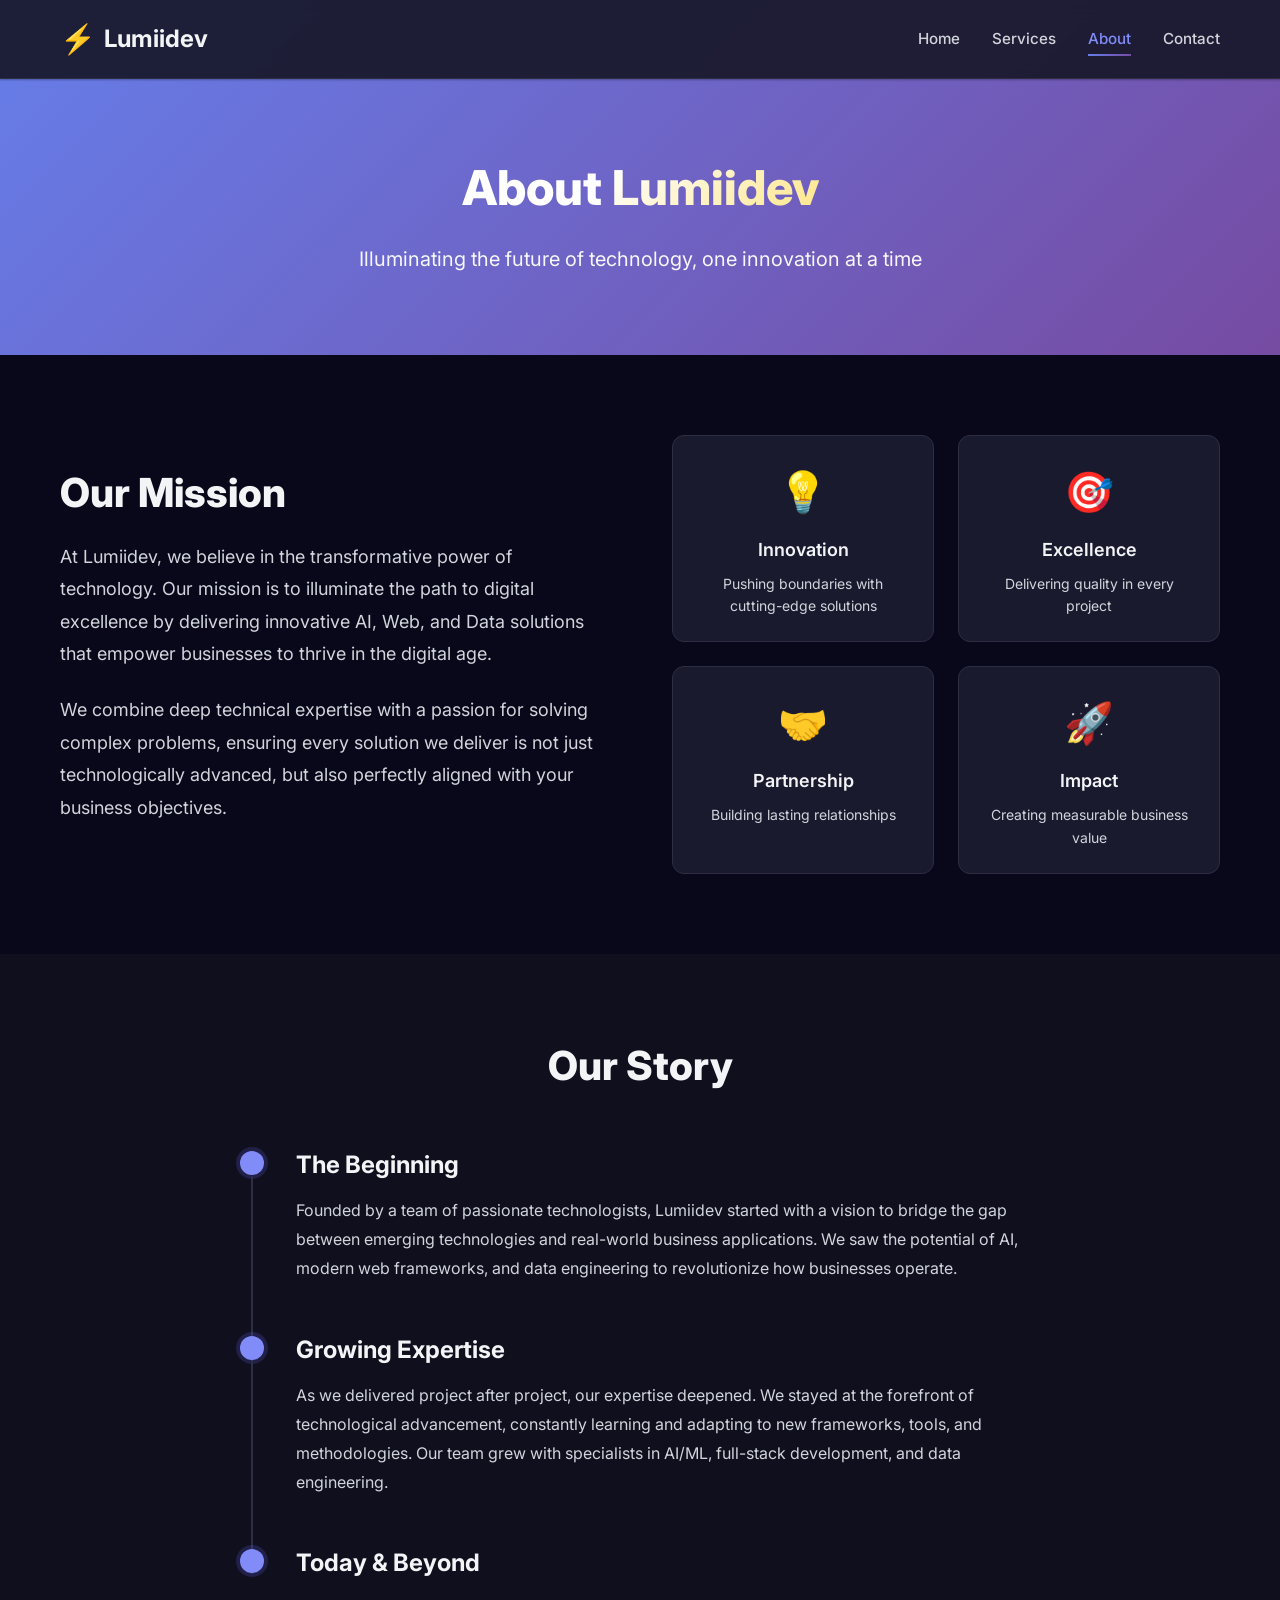
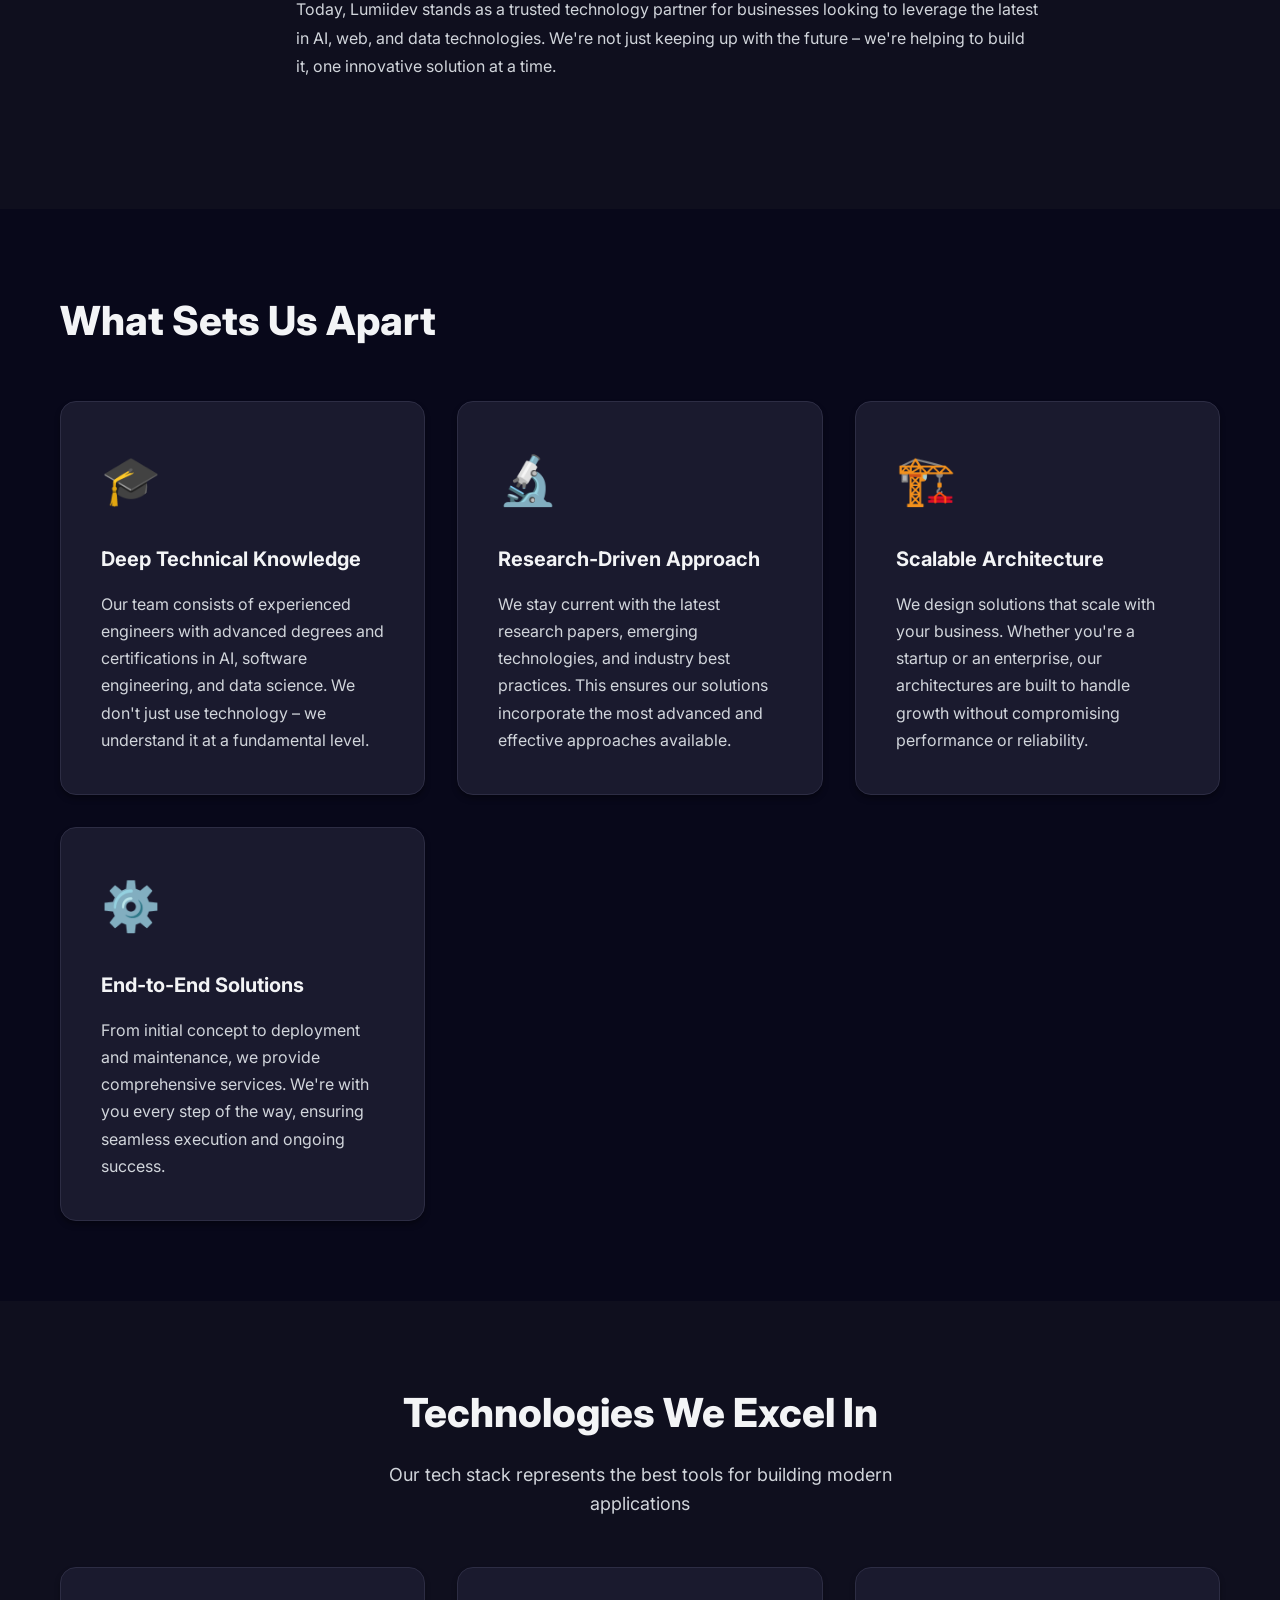
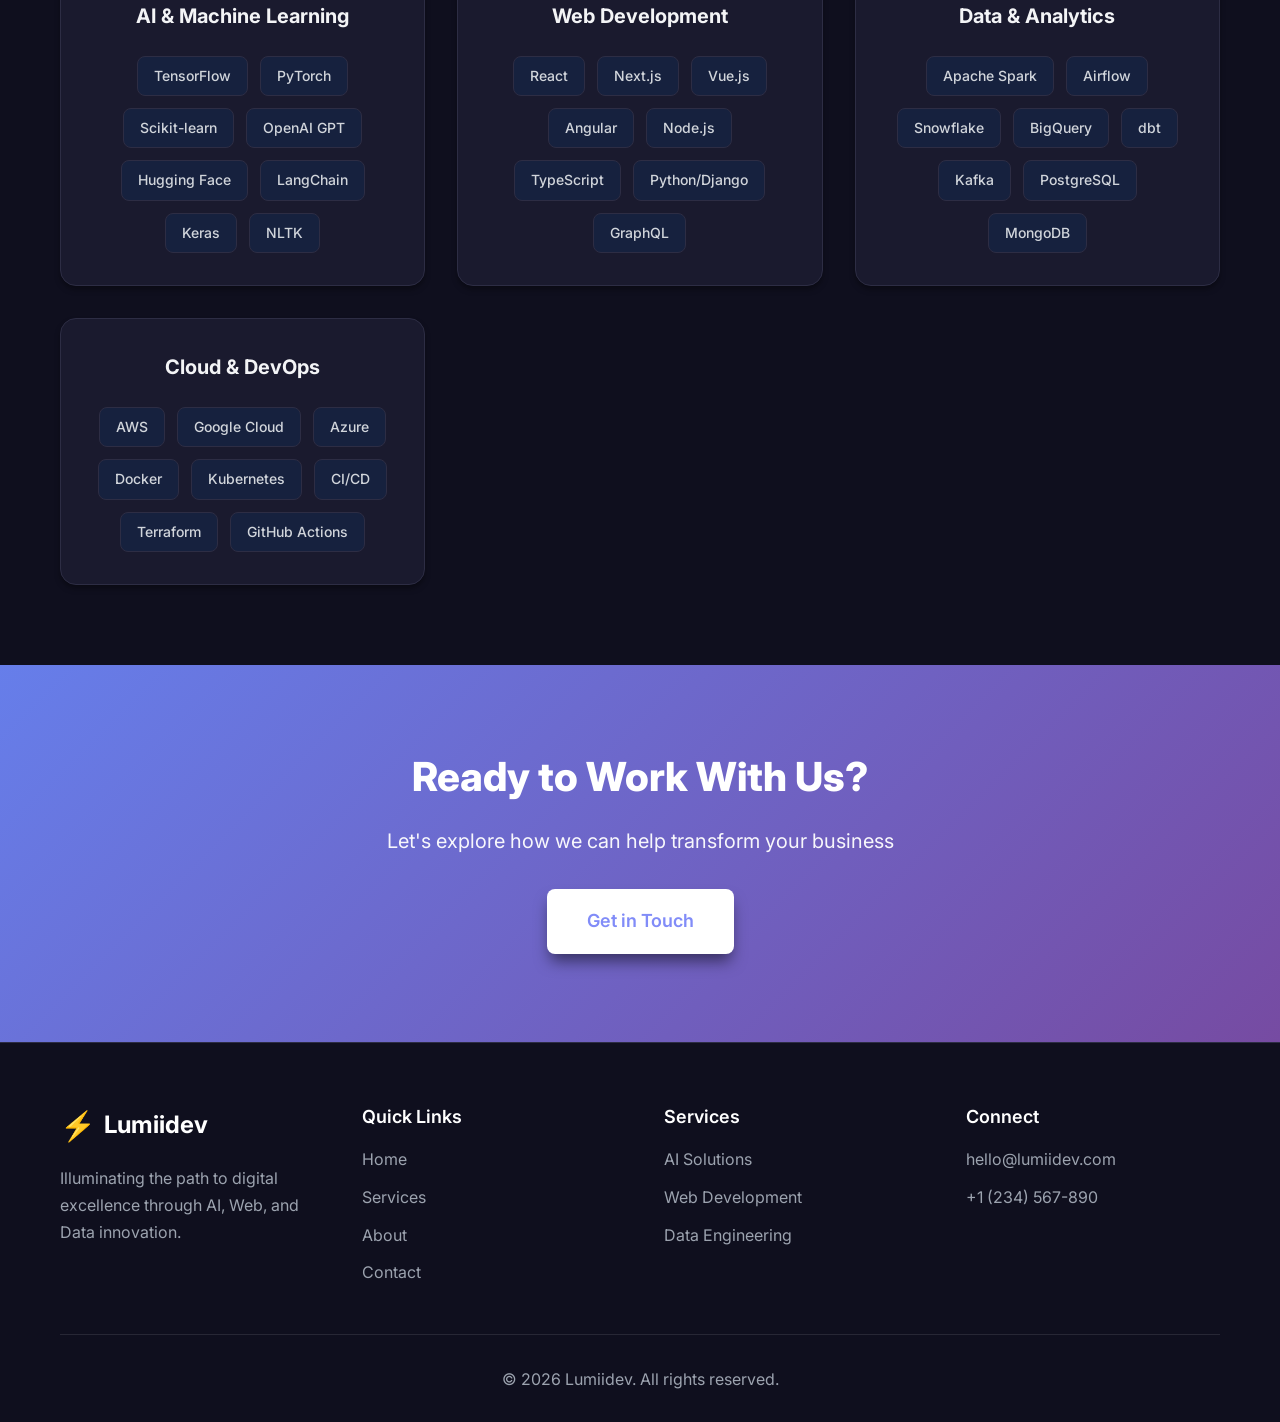
==== about.html @ d0bea906 "Initial Commit" ====
<!DOCTYPE html>
<html lang="en">
<head>
    <meta charset="UTF-8">
    <meta name="viewport" content="width=device-width, initial-scale=1.0">
    <title>About Us - Lumiidev</title>
    <link rel="stylesheet" href="styles.css">
    <link rel="preconnect" href="https://fonts.googleapis.com">
    <link rel="preconnect" href="https://fonts.gstatic.com" crossorigin>
    <link href="https://fonts.googleapis.com/css2?family=Inter:wght@300;400;500;600;700;800&display=swap" rel="stylesheet">
</head>
<body>
    <!-- Navigation -->
    <nav class="navbar">
        <div class="container">
            <div class="nav-wrapper">
                <a href="index.html" class="logo">
                    <span class="logo-icon">⚡</span>
                    <span class="logo-text">Lumiidev</span>
                </a>
                <div class="nav-menu" id="navMenu">
                    <a href="index.html" class="nav-link">Home</a>
                    <a href="services.html" class="nav-link">Services</a>
                    <a href="about.html" class="nav-link active">About</a>
                    <a href="contact.html" class="nav-link">Contact</a>
                </div>
                <button class="mobile-menu-btn" id="mobileMenuBtn">
                    <span></span>
                    <span></span>
                    <span></span>
                </button>
            </div>
        </div>
    </nav>

    <!-- Page Header -->
    <section class="page-header">
        <div class="container">
            <h1 class="page-title">About <span class="gradient-text">Lumiidev</span></h1>
            <p class="page-subtitle">Illuminating the future of technology, one innovation at a time</p>
        </div>
    </section>

    <!-- Mission Section -->
    <section class="mission-section">
        <div class="container">
            <div class="mission-content">
                <div class="mission-text">
                    <h2 class="section-title">Our Mission</h2>
                    <p class="mission-description">
                        At Lumiidev, we believe in the transformative power of technology. Our mission is to 
                        illuminate the path to digital excellence by delivering innovative AI, Web, and Data 
                        solutions that empower businesses to thrive in the digital age.
                    </p>
                    <p class="mission-description">
                        We combine deep technical expertise with a passion for solving complex problems, 
                        ensuring every solution we deliver is not just technologically advanced, but also 
                        perfectly aligned with your business objectives.
                    </p>
                </div>
                <div class="mission-visual">
                    <div class="value-cards">
                        <div class="value-card">
                            <div class="value-icon">💡</div>
                            <h4>Innovation</h4>
                            <p>Pushing boundaries with cutting-edge solutions</p>
                        </div>
                        <div class="value-card">
                            <div class="value-icon">🎯</div>
                            <h4>Excellence</h4>
                            <p>Delivering quality in every project</p>
                        </div>
                        <div class="value-card">
                            <div class="value-icon">🤝</div>
                            <h4>Partnership</h4>
                            <p>Building lasting relationships</p>
                        </div>
                        <div class="value-card">
                            <div class="value-icon">🚀</div>
                            <h4>Impact</h4>
                            <p>Creating measurable business value</p>
                        </div>
                    </div>
                </div>
            </div>
        </div>
    </section>

    <!-- Story Section -->
    <section class="story-section">
        <div class="container">
            <h2 class="section-title">Our Story</h2>
            <div class="story-content">
                <div class="story-timeline">
                    <div class="timeline-item">
                        <div class="timeline-dot"></div>
                        <div class="timeline-content">
                            <h3>The Beginning</h3>
                            <p>
                                Founded by a team of passionate technologists, Lumiidev started with a vision 
                                to bridge the gap between emerging technologies and real-world business applications. 
                                We saw the potential of AI, modern web frameworks, and data engineering to 
                                revolutionize how businesses operate.
                            </p>
                        </div>
                    </div>
                    <div class="timeline-item">
                        <div class="timeline-dot"></div>
                        <div class="timeline-content">
                            <h3>Growing Expertise</h3>
                            <p>
                                As we delivered project after project, our expertise deepened. We stayed at the 
                                forefront of technological advancement, constantly learning and adapting to new 
                                frameworks, tools, and methodologies. Our team grew with specialists in AI/ML, 
                                full-stack development, and data engineering.
                            </p>
                        </div>
                    </div>
                    <div class="timeline-item">
                        <div class="timeline-dot"></div>
                        <div class="timeline-content">
                            <h3>Today & Beyond</h3>
                            <p>
                                Today, Lumiidev stands as a trusted technology partner for businesses looking to 
                                leverage the latest in AI, web, and data technologies. We're not just keeping up 
                                with the future – we're helping to build it, one innovative solution at a time.
                            </p>
                        </div>
                    </div>
                </div>
            </div>
        </div>
    </section>

    <!-- Expertise Section -->
    <section class="expertise-section">
        <div class="container">
            <h2 class="section-title">What Sets Us Apart</h2>
            <div class="expertise-grid">
                <div class="expertise-card">
                    <div class="expertise-icon">🎓</div>
                    <h3>Deep Technical Knowledge</h3>
                    <p>
                        Our team consists of experienced engineers with advanced degrees and certifications 
                        in AI, software engineering, and data science. We don't just use technology – we 
                        understand it at a fundamental level.
                    </p>
                </div>
                <div class="expertise-card">
                    <div class="expertise-icon">🔬</div>
                    <h3>Research-Driven Approach</h3>
                    <p>
                        We stay current with the latest research papers, emerging technologies, and industry 
                        best practices. This ensures our solutions incorporate the most advanced and effective 
                        approaches available.
                    </p>
                </div>
                <div class="expertise-card">
                    <div class="expertise-icon">🏗️</div>
                    <h3>Scalable Architecture</h3>
                    <p>
                        We design solutions that scale with your business. Whether you're a startup or an 
                        enterprise, our architectures are built to handle growth without compromising 
                        performance or reliability.
                    </p>
                </div>
                <div class="expertise-card">
                    <div class="expertise-icon">⚙️</div>
                    <h3>End-to-End Solutions</h3>
                    <p>
                        From initial concept to deployment and maintenance, we provide comprehensive services. 
                        We're with you every step of the way, ensuring seamless execution and ongoing success.
                    </p>
                </div>
            </div>
        </div>
    </section>

    <!-- Technologies Section -->
    <section class="technologies-section">
        <div class="container">
            <h2 class="section-title">Technologies We Excel In</h2>
            <p class="section-subtitle">Our tech stack represents the best tools for building modern applications</p>
            <div class="tech-categories">
                <div class="tech-category">
                    <h3>AI & Machine Learning</h3>
                    <div class="tech-items">
                        <span>TensorFlow</span>
                        <span>PyTorch</span>
                        <span>Scikit-learn</span>
                        <span>OpenAI GPT</span>
                        <span>Hugging Face</span>
                        <span>LangChain</span>
                        <span>Keras</span>
                        <span>NLTK</span>
                    </div>
                </div>
                <div class="tech-category">
                    <h3>Web Development</h3>
                    <div class="tech-items">
                        <span>React</span>
                        <span>Next.js</span>
                        <span>Vue.js</span>
                        <span>Angular</span>
                        <span>Node.js</span>
                        <span>TypeScript</span>
                        <span>Python/Django</span>
                        <span>GraphQL</span>
                    </div>
                </div>
                <div class="tech-category">
                    <h3>Data & Analytics</h3>
                    <div class="tech-items">
                        <span>Apache Spark</span>
                        <span>Airflow</span>
                        <span>Snowflake</span>
                        <span>BigQuery</span>
                        <span>dbt</span>
                        <span>Kafka</span>
                        <span>PostgreSQL</span>
                        <span>MongoDB</span>
                    </div>
                </div>
                <div class="tech-category">
                    <h3>Cloud & DevOps</h3>
                    <div class="tech-items">
                        <span>AWS</span>
                        <span>Google Cloud</span>
                        <span>Azure</span>
                        <span>Docker</span>
                        <span>Kubernetes</span>
                        <span>CI/CD</span>
                        <span>Terraform</span>
                        <span>GitHub Actions</span>
                    </div>
                </div>
            </div>
        </div>
    </section>

    <!-- CTA Section -->
    <section class="cta-section">
        <div class="container">
            <div class="cta-content">
                <h2 class="cta-title">Ready to Work With Us?</h2>
                <p class="cta-subtitle">Let's explore how we can help transform your business</p>
                <a href="contact.html" class="btn btn-primary btn-large">Get in Touch</a>
            </div>
        </div>
    </section>

    <!-- Footer -->
    <footer class="footer">
        <div class="container">
            <div class="footer-content">
                <div class="footer-section">
                    <h3 class="footer-logo">
                        <span class="logo-icon">⚡</span>
                        Lumiidev
                    </h3>
                    <p class="footer-description">
                        Illuminating the path to digital excellence through AI, Web, and Data innovation.
                    </p>
                </div>
                <div class="footer-section">
                    <h4 class="footer-title">Quick Links</h4>
                    <ul class="footer-links">
                        <li><a href="index.html">Home</a></li>
                        <li><a href="services.html">Services</a></li>
                        <li><a href="about.html">About</a></li>
                        <li><a href="contact.html">Contact</a></li>
                    </ul>
                </div>
                <div class="footer-section">
                    <h4 class="footer-title">Services</h4>
                    <ul class="footer-links">
                        <li><a href="services.html#ai">AI Solutions</a></li>
                        <li><a href="services.html#web">Web Development</a></li>
                        <li><a href="services.html#data">Data Engineering</a></li>
                    </ul>
                </div>
                <div class="footer-section">
                    <h4 class="footer-title">Connect</h4>
                    <ul class="footer-links">
                        <li><a href="mailto:hello@lumiidev.com">hello@lumiidev.com</a></li>
                        <li><a href="tel:+1234567890">+1 (234) 567-890</a></li>
                    </ul>
                </div>
            </div>
            <div class="footer-bottom">
                <p>&copy; 2026 Lumiidev. All rights reserved.</p>
            </div>
        </div>
    </footer>

    <script src="script.js"></script>
</body>
</html>
---- styles.css ----
/* Reset and Base Styles */
* {
    margin: 0;
    padding: 0;
    box-sizing: border-box;
}

:root {
    --primary-color: #818cf8;
    --primary-dark: #6366f1;
    --primary-light: #a5b4fc;
    --secondary-color: #ec4899;
    --text-dark: #f3f4f6;
    --text-light: #d1d5db;
    --text-lighter: #9ca3af;
    --bg-dark: #0f0f1e;
    --bg-darker: #08081a;
    --bg-card: #1a1a2e;
    --bg-light: #16213e;
    --bg-white: #1a1a2e;
    --border-color: #2d2d44;
    --gradient-1: linear-gradient(135deg, #667eea 0%, #764ba2 100%);
    --gradient-2: linear-gradient(135deg, #f093fb 0%, #f5576c 100%);
    --gradient-3: linear-gradient(135deg, #4facfe 0%, #00f2fe 100%);
    --gradient-primary: linear-gradient(135deg, #667eea 0%, #764ba2 100%);
    --shadow-sm: 0 1px 2px 0 rgba(0, 0, 0, 0.3);
    --shadow-md: 0 4px 6px -1px rgba(0, 0, 0, 0.4);
    --shadow-lg: 0 10px 15px -3px rgba(0, 0, 0, 0.5);
    --shadow-xl: 0 20px 25px -5px rgba(0, 0, 0, 0.6);
    --transition: all 0.3s ease;
}

body {
    font-family: 'Inter', -apple-system, BlinkMacSystemFont, 'Segoe UI', Roboto, Oxygen, Ubuntu, sans-serif;
    line-height: 1.6;
    color: var(--text-dark);
    background-color: var(--bg-darker);
    overflow-x: hidden;
}

.container {
    max-width: 1200px;
    margin: 0 auto;
    padding: 0 20px;
}

/* Navigation */
.navbar {
    position: fixed;
    top: 0;
    left: 0;
    right: 0;
    background: rgba(26, 26, 46, 0.95);
    backdrop-filter: blur(10px);
    box-shadow: var(--shadow-sm);
    border-bottom: 1px solid var(--border-color);
    z-index: 1000;
    transition: var(--transition);
}

.navbar.scrolled {
    box-shadow: var(--shadow-md);
}

.nav-wrapper {
    display: flex;
    justify-content: space-between;
    align-items: center;
    padding: 1rem 0;
}

.logo {
    display: flex;
    align-items: center;
    gap: 0.5rem;
    text-decoration: none;
    font-size: 1.5rem;
    font-weight: 700;
    color: var(--text-dark);
    transition: var(--transition);
}

.logo:hover {
    transform: scale(1.05);
}

.logo-icon {
    font-size: 1.8rem;
}

.nav-menu {
    display: flex;
    gap: 2rem;
    align-items: center;
}

.nav-link {
    text-decoration: none;
    color: var(--text-light);
    font-weight: 500;
    font-size: 0.95rem;
    transition: var(--transition);
    position: relative;
}

.nav-link::after {
    content: '';
    position: absolute;
    bottom: -5px;
    left: 0;
    width: 0;
    height: 2px;
    background: var(--gradient-primary);
    transition: width 0.3s ease;
}

.nav-link:hover,
.nav-link.active {
    color: var(--primary-color);
}

.nav-link:hover::after,
.nav-link.active::after {
    width: 100%;
}

.mobile-menu-btn {
    display: none;
    flex-direction: column;
    gap: 5px;
    background: none;
    border: none;
    cursor: pointer;
    padding: 5px;
}

.mobile-menu-btn span {
    width: 25px;
    height: 3px;
    background-color: var(--text-dark);
    transition: var(--transition);
    border-radius: 2px;
}

/* Hero Section */
.hero {
    padding: 150px 0 100px;
    background: linear-gradient(135deg, #667eea 0%, #764ba2 100%);
    position: relative;
    overflow: hidden;
}

.hero::before {
    content: '';
    position: absolute;
    top: 0;
    left: 0;
    right: 0;
    bottom: 0;
    background: url('data:image/svg+xml,<svg xmlns="http://www.w3.org/2000/svg" viewBox="0 0 1440 320"><path fill="rgba(255,255,255,0.1)" d="M0,96L48,112C96,128,192,160,288,160C384,160,480,128,576,112C672,96,768,96,864,112C960,128,1056,160,1152,160C1248,160,1344,128,1392,112L1440,96L1440,320L1392,320C1344,320,1248,320,1152,320C1056,320,960,320,864,320C768,320,672,320,576,320C480,320,384,320,288,320C192,320,96,320,48,320L0,320Z"></path></svg>') no-repeat bottom;
    opacity: 0.5;
}

.hero-content {
    display: grid;
    grid-template-columns: 1fr 1fr;
    gap: 4rem;
    align-items: center;
    position: relative;
    z-index: 1;
}

.hero-text {
    color: white;
}

.hero-title {
    font-size: 3.5rem;
    font-weight: 800;
    line-height: 1.2;
    margin-bottom: 1.5rem;
}

.gradient-text {
    background: linear-gradient(135deg, #ffffff 0%, #fde68a 100%);
    -webkit-background-clip: text;
    -webkit-text-fill-color: transparent;
    background-clip: text;
}

.hero-subtitle {
    font-size: 1.25rem;
    line-height: 1.8;
    opacity: 0.95;
    margin-bottom: 2.5rem;
}

.hero-buttons {
    display: flex;
    gap: 1rem;
    flex-wrap: wrap;
}

.btn {
    display: inline-block;
    padding: 0.875rem 2rem;
    border-radius: 8px;
    text-decoration: none;
    font-weight: 600;
    transition: var(--transition);
    border: none;
    cursor: pointer;
    font-size: 1rem;
}

.btn-primary {
    background: white;
    color: var(--primary-color);
    box-shadow: var(--shadow-lg);
}

.btn-primary:hover {
    transform: translateY(-2px);
    box-shadow: var(--shadow-xl);
}

.btn-secondary {
    background: rgba(255, 255, 255, 0.2);
    color: white;
    border: 2px solid white;
    backdrop-filter: blur(10px);
}

.btn-secondary:hover {
    background: white;
    color: var(--primary-color);
}

.btn-large {
    padding: 1.125rem 2.5rem;
    font-size: 1.125rem;
}

.btn-full {
    width: 100%;
}

/* Floating Cards */
.hero-visual {
    position: relative;
    height: 400px;
}

.floating-card {
    position: absolute;
    background: var(--bg-card);
    padding: 1.5rem;
    border-radius: 16px;
    box-shadow: var(--shadow-xl);
    border: 1px solid var(--border-color);
    animation: float 6s ease-in-out infinite;
}

.floating-card.card-1 {
    top: 0;
    left: 0;
    animation-delay: 0s;
}

.floating-card.card-2 {
    top: 50%;
    right: 0;
    transform: translateY(-50%);
    animation-delay: 2s;
}

.floating-card.card-3 {
    bottom: 0;
    left: 20%;
    animation-delay: 4s;
}

.card-icon {
    font-size: 3rem;
    margin-bottom: 0.5rem;
}

.card-title {
    font-weight: 600;
    color: var(--text-dark);
}

@keyframes float {
    0%, 100% {
        transform: translateY(0);
    }
    50% {
        transform: translateY(-20px);
    }
}

/* Section Styles */
section {
    padding: 80px 0;
}

.section-header {
    text-align: center;
    margin-bottom: 4rem;
}

.section-title {
    font-size: 2.5rem;
    font-weight: 800;
    margin-bottom: 1rem;
    color: var(--text-dark);
}

.section-subtitle {
    font-size: 1.125rem;
    color: var(--text-light);
    max-width: 600px;
    margin: 0 auto;
}

/* Services Preview */
.services-preview {
    background: var(--bg-dark);
}

.services-grid {
    display: grid;
    grid-template-columns: repeat(auto-fit, minmax(300px, 1fr));
    gap: 2rem;
}

.service-card {
    background: var(--bg-card);
    padding: 2.5rem;
    border-radius: 16px;
    box-shadow: var(--shadow-md);
    transition: var(--transition);
    position: relative;
    border: 1px solid var(--border-color);
}

.service-card:hover {
    transform: translateY(-5px);
    box-shadow: var(--shadow-xl);
}

.service-card.featured {
    border: 2px solid var(--primary-color);
    box-shadow: 0 0 20px rgba(129, 140, 248, 0.3);
}

.featured-badge {
    position: absolute;
    top: -12px;
    right: 20px;
    background: var(--gradient-primary);
    color: white;
    padding: 0.375rem 1rem;
    border-radius: 20px;
    font-size: 0.75rem;
    font-weight: 600;
}

.service-icon {
    font-size: 3.5rem;
    margin-bottom: 1.5rem;
}

.service-title {
    font-size: 1.5rem;
    font-weight: 700;
    margin-bottom: 1rem;
    color: var(--text-dark);
}

.service-description {
    color: var(--text-light);
    margin-bottom: 1.5rem;
    line-height: 1.7;
}

.service-features {
    list-style: none;
}

.service-features li {
    padding: 0.5rem 0;
    color: var(--text-light);
    position: relative;
    padding-left: 1.5rem;
}

.service-features li::before {
    content: '✓';
    position: absolute;
    left: 0;
    color: var(--primary-color);
    font-weight: 700;
}

/* Why Choose Us */
.why-choose-us {
    background: var(--bg-darker);
}

.why-content {
    display: grid;
    grid-template-columns: 1fr 1fr;
    gap: 4rem;
    align-items: center;
}

.why-description {
    font-size: 1.125rem;
    color: var(--text-light);
    margin-bottom: 2rem;
}

.why-features {
    display: flex;
    flex-direction: column;
    gap: 1.5rem;
}

.why-feature {
    display: flex;
    gap: 1rem;
    align-items: start;
}

.why-icon {
    font-size: 2rem;
    flex-shrink: 0;
}

.why-feature h4 {
    font-size: 1.125rem;
    margin-bottom: 0.25rem;
    color: var(--text-dark);
}

.why-feature p {
    color: var(--text-light);
    font-size: 0.95rem;
}

.testimonials-grid {
    display: flex;
    flex-direction: column;
    gap: 1.5rem;
}

.testimonial-card {
    background: var(--bg-card);
    padding: 2.5rem;
    border-radius: 16px;
    box-shadow: var(--shadow-lg);
    transition: var(--transition);
    border-left: 4px solid var(--primary-color);
    border: 1px solid var(--border-color);
    border-left: 4px solid var(--primary-color);
}

.testimonial-card:hover {
    transform: translateY(-5px);
    box-shadow: var(--shadow-xl);
}

.testimonial-rating {
    font-size: 1.5rem;
    margin-bottom: 1.5rem;
    color: #fbbf24;
}

.testimonial-text {
    font-size: 1.125rem;
    line-height: 1.8;
    color: var(--text-dark);
    margin-bottom: 2rem;
    font-style: italic;
    position: relative;
}

.testimonial-text::before {
    content: '"';
    font-size: 4rem;
    position: absolute;
    top: -20px;
    left: -10px;
    color: var(--primary-light);
    opacity: 0.3;
    font-family: Georgia, serif;
}

.testimonial-author {
    display: flex;
    align-items: center;
    gap: 1rem;
}

.author-avatar {
    width: 60px;
    height: 60px;
    border-radius: 50%;
    background: var(--gradient-primary);
    color: white;
    display: flex;
    align-items: center;
    justify-content: center;
    font-weight: 700;
    font-size: 1.25rem;
    flex-shrink: 0;
}

.author-name {
    font-weight: 700;
    font-size: 1.125rem;
    color: var(--text-dark);
    margin-bottom: 0.25rem;
}

.author-title {
    color: var(--text-light);
    font-size: 0.95rem;
}

/* CTA Section */
.cta-section {
    background: var(--gradient-primary);
    text-align: center;
    color: white;
}

.cta-title {
    font-size: 2.5rem;
    font-weight: 800;
    margin-bottom: 1rem;
}

.cta-subtitle {
    font-size: 1.25rem;
    margin-bottom: 2rem;
    opacity: 0.95;
}

/* Footer */
.footer {
    background: var(--bg-dark);
    color: white;
    padding: 60px 0 30px;
    border-top: 1px solid var(--border-color);
}

.footer-content {
    display: grid;
    grid-template-columns: repeat(auto-fit, minmax(200px, 1fr));
    gap: 3rem;
    margin-bottom: 3rem;
}

.footer-logo {
    font-size: 1.5rem;
    font-weight: 700;
    margin-bottom: 1rem;
    display: flex;
    align-items: center;
    gap: 0.5rem;
}

.footer-description {
    color: var(--text-lighter);
    line-height: 1.7;
}

.footer-title {
    font-size: 1.125rem;
    font-weight: 600;
    margin-bottom: 1rem;
}

.footer-links {
    list-style: none;
    display: flex;
    flex-direction: column;
    gap: 0.75rem;
}

.footer-links a {
    color: var(--text-lighter);
    text-decoration: none;
    transition: var(--transition);
}

.footer-links a:hover {
    color: white;
    padding-left: 5px;
}

.footer-bottom {
    text-align: center;
    padding-top: 2rem;
    border-top: 1px solid rgba(255, 255, 255, 0.1);
    color: var(--text-lighter);
}

/* Page Header */
.page-header {
    padding: 150px 0 80px;
    background: var(--gradient-primary);
    text-align: center;
    color: white;
}

.page-title {
    font-size: 3rem;
    font-weight: 800;
    margin-bottom: 1rem;
}

.page-subtitle {
    font-size: 1.25rem;
    opacity: 0.95;
}

/* Service Detail Pages */
.service-detail {
    padding: 80px 0;
    background: var(--bg-darker);
}

.service-detail.alt {
    background: var(--bg-dark);
}

.service-detail-content {
    display: grid;
    grid-template-columns: 1fr 1fr;
    gap: 4rem;
    align-items: center;
}

.service-detail-content.reverse {
    direction: rtl;
}

.service-detail-content.reverse > * {
    direction: ltr;
}

.service-badge {
    display: inline-block;
    background: var(--gradient-primary);
    color: white;
    padding: 0.5rem 1.5rem;
    border-radius: 20px;
    font-size: 0.875rem;
    font-weight: 600;
    margin-bottom: 1.5rem;
}

.service-detail-title {
    font-size: 2.25rem;
    font-weight: 800;
    margin-bottom: 1.5rem;
    color: var(--text-dark);
}

.service-detail-description {
    font-size: 1.125rem;
    color: var(--text-light);
    line-height: 1.8;
    margin-bottom: 2rem;
}

.service-offerings {
    display: flex;
    flex-direction: column;
    gap: 1.5rem;
}

.offering h4 {
    font-size: 1.125rem;
    margin-bottom: 0.5rem;
    color: var(--text-dark);
}

.offering p {
    color: var(--text-light);
    line-height: 1.7;
}

.tech-stack {
    background: var(--bg-card);
    padding: 2.5rem;
    border-radius: 16px;
    box-shadow: var(--shadow-lg);
    border: 1px solid var(--border-color);
}

.service-detail.alt .tech-stack {
    background: var(--bg-card);
}

.tech-stack h4 {
    font-size: 1.25rem;
    font-weight: 700;
    margin-bottom: 1.5rem;
    color: var(--text-dark);
}

.tech-tags {
    display: flex;
    flex-wrap: wrap;
    gap: 0.75rem;
}

.tech-tag {
    background: var(--bg-light);
    padding: 0.5rem 1rem;
    border-radius: 8px;
    font-size: 0.875rem;
    font-weight: 500;
    color: var(--text-light);
    transition: var(--transition);
    border: 1px solid var(--border-color);
}

.tech-tag:hover {
    background: var(--primary-color);
    color: white;
    transform: scale(1.05);
}

/* Process Section */
.process-section {
    background: var(--bg-dark);
    text-align: center;
}

.process-steps {
    display: grid;
    grid-template-columns: repeat(auto-fit, minmax(200px, 1fr));
    gap: 2rem;
    margin-top: 3rem;
}

.process-step {
    background: var(--bg-card);
    padding: 2rem;
    border-radius: 12px;
    box-shadow: var(--shadow-md);
    transition: var(--transition);
    border: 1px solid var(--border-color);
}

.process-step:hover {
    transform: translateY(-5px);
    box-shadow: var(--shadow-xl);
}

.step-number {
    font-size: 2.5rem;
    font-weight: 800;
    background: var(--gradient-primary);
    -webkit-background-clip: text;
    -webkit-text-fill-color: transparent;
    background-clip: text;
    margin-bottom: 1rem;
}

.process-step h3 {
    font-size: 1.125rem;
    margin-bottom: 0.75rem;
    color: var(--text-dark);
}

.process-step p {
    color: var(--text-light);
    font-size: 0.95rem;
}

/* About Page Styles */
.mission-section {
    padding: 80px 0;
    background: var(--bg-darker);
}

.mission-content {
    display: grid;
    grid-template-columns: 1fr 1fr;
    gap: 4rem;
    align-items: center;
}

.mission-description {
    font-size: 1.125rem;
    color: var(--text-light);
    line-height: 1.8;
    margin-bottom: 1.5rem;
}

.value-cards {
    display: grid;
    grid-template-columns: repeat(2, 1fr);
    gap: 1.5rem;
}

.value-card {
    background: var(--bg-card);
    padding: 1.5rem;
    border-radius: 12px;
    text-align: center;
    transition: var(--transition);
    border: 1px solid var(--border-color);
}

.value-card:hover {
    background: var(--primary-color);
    color: white;
    transform: scale(1.05);
}

.value-icon {
    font-size: 2.5rem;
    margin-bottom: 0.75rem;
}

.value-card h4 {
    font-size: 1.125rem;
    font-weight: 600;
    margin-bottom: 0.5rem;
}

.value-card p {
    font-size: 0.875rem;
    color: var(--text-light);
}

.value-card:hover p {
    color: white;
}

.story-section {
    background: var(--bg-dark);
    padding: 80px 0;
    text-align: center;
}

.story-timeline {
    max-width: 800px;
    margin: 3rem auto;
    text-align: left;
}

.timeline-item {
    display: flex;
    gap: 2rem;
    margin-bottom: 3rem;
    position: relative;
}

.timeline-item:not(:last-child)::before {
    content: '';
    position: absolute;
    left: 11px;
    top: 30px;
    width: 2px;
    height: calc(100% + 3rem);
    background: var(--border-color);
}

.timeline-dot {
    width: 24px;
    height: 24px;
    background: var(--primary-color);
    border-radius: 50%;
    flex-shrink: 0;
    margin-top: 5px;
    box-shadow: 0 0 0 4px rgba(99, 102, 241, 0.2);
}

.timeline-content h3 {
    font-size: 1.5rem;
    margin-bottom: 0.75rem;
    color: var(--text-dark);
}

.timeline-content p {
    color: var(--text-light);
    line-height: 1.8;
}

.expertise-section {
    padding: 80px 0;
    background: var(--bg-darker);
}

.expertise-grid {
    display: grid;
    grid-template-columns: repeat(auto-fit, minmax(280px, 1fr));
    gap: 2rem;
    margin-top: 3rem;
}

.expertise-card {
    background: var(--bg-card);
    padding: 2.5rem;
    border-radius: 16px;
    box-shadow: var(--shadow-md);
    transition: var(--transition);
    border: 1px solid var(--border-color);
}

.expertise-card:hover {
    transform: translateY(-5px);
    box-shadow: var(--shadow-xl);
}

.expertise-icon {
    font-size: 3rem;
    margin-bottom: 1.5rem;
}

.expertise-card h3 {
    font-size: 1.25rem;
    margin-bottom: 1rem;
    color: var(--text-dark);
}

.expertise-card p {
    color: var(--text-light);
    line-height: 1.7;
}

.technologies-section {
    background: var(--bg-dark);
    padding: 80px 0;
    text-align: center;
}

.tech-categories {
    display: grid;
    grid-template-columns: repeat(auto-fit, minmax(280px, 1fr));
    gap: 2rem;
    margin-top: 3rem;
}

.tech-category {
    background: var(--bg-card);
    padding: 2rem;
    border-radius: 16px;
    box-shadow: var(--shadow-md);
    border: 1px solid var(--border-color);
}

.tech-category h3 {
    font-size: 1.25rem;
    margin-bottom: 1.5rem;
    color: var(--text-dark);
}

.tech-items {
    display: flex;
    flex-wrap: wrap;
    gap: 0.75rem;
    justify-content: center;
}

.tech-items span {
    background: var(--bg-light);
    padding: 0.5rem 1rem;
    border-radius: 8px;
    font-size: 0.875rem;
    font-weight: 500;
    color: var(--text-light);
    transition: var(--transition);
    border: 1px solid var(--border-color);
}

.tech-items span:hover {
    background: var(--primary-color);
    color: white;
}

/* Contact Page */
.contact-section {
    padding: 80px 0;
    background: var(--bg-darker);
}

.contact-wrapper {
    display: grid;
    grid-template-columns: 1fr 1fr;
    gap: 4rem;
}

.contact-info h2 {
    font-size: 2rem;
    margin-bottom: 1rem;
    color: var(--text-dark);
}

.contact-intro {
    font-size: 1.125rem;
    color: var(--text-light);
    line-height: 1.8;
    margin-bottom: 3rem;
}

.contact-methods {
    display: flex;
    flex-direction: column;
    gap: 2rem;
    margin-bottom: 3rem;
}

.contact-method {
    display: flex;
    gap: 1.5rem;
    align-items: start;
}

.method-icon {
    font-size: 2rem;
    flex-shrink: 0;
}

.method-details h4 {
    font-size: 1.125rem;
    margin-bottom: 0.5rem;
    color: var(--text-dark);
}

.method-details a {
    color: var(--primary-color);
    text-decoration: none;
    font-weight: 500;
}

.method-details a:hover {
    text-decoration: underline;
}

.method-details p {
    color: var(--text-light);
    line-height: 1.6;
}

.contact-cta {
    background: var(--bg-card);
    padding: 2rem;
    border-radius: 12px;
    border: 1px solid var(--border-color);
}

.contact-cta h3 {
    font-size: 1.25rem;
    margin-bottom: 1rem;
    color: var(--text-dark);
}

.expectations-list {
    list-style: none;
}

.expectations-list li {
    padding: 0.5rem 0;
    color: var(--text-light);
    font-size: 0.95rem;
}

.contact-form-wrapper {
    background: var(--bg-card);
    padding: 2.5rem;
    border-radius: 16px;
    box-shadow: var(--shadow-lg);
    border: 1px solid var(--border-color);
}

.contact-form {
    display: flex;
    flex-direction: column;
    gap: 1.5rem;
}

.form-group {
    display: flex;
    flex-direction: column;
}

.form-group label {
    font-weight: 500;
    margin-bottom: 0.5rem;
    color: var(--text-dark);
}

.form-group input,
.form-group select,
.form-group textarea {
    padding: 0.875rem;
    border: 1px solid var(--border-color);
    border-radius: 8px;
    font-family: inherit;
    font-size: 1rem;
    transition: var(--transition);
    background: var(--bg-light);
    color: var(--text-dark);
}

.form-group input:focus,
.form-group select:focus,
.form-group textarea:focus {
    outline: none;
    border-color: var(--primary-color);
    box-shadow: 0 0 0 3px rgba(99, 102, 241, 0.1);
}

.form-group textarea {
    resize: vertical;
    min-height: 120px;
}

.form-message {
    padding: 1rem;
    border-radius: 8px;
    text-align: center;
    font-weight: 500;
    display: none;
}

.form-message.success {
    background: #d1fae5;
    color: #065f46;
    display: block;
}

.form-message.error {
    background: #fee2e2;
    color: #991b1b;
    display: block;
}

.faq-section {
    background: var(--bg-dark);
    padding: 80px 0;
}

.faq-grid {
    display: grid;
    grid-template-columns: repeat(auto-fit, minmax(300px, 1fr));
    gap: 2rem;
    margin-top: 3rem;
}

.faq-item {
    background: var(--bg-card);
    padding: 2rem;
    border-radius: 12px;
    box-shadow: var(--shadow-md);
    border: 1px solid var(--border-color);
}

.faq-item h3 {
    font-size: 1.125rem;
    margin-bottom: 1rem;
    color: var(--text-dark);
}

.faq-item p {
    color: var(--text-light);
    line-height: 1.7;
}

/* Responsive Design */
@media (max-width: 968px) {
    .nav-menu {
        position: fixed;
        top: 70px;
        left: -100%;
        width: 100%;
        flex-direction: column;
        background: var(--bg-card);
        padding: 2rem;
        box-shadow: var(--shadow-lg);
        transition: left 0.3s ease;
        gap: 1rem;
        border-bottom: 1px solid var(--border-color);
    }

    .nav-menu.active {
        left: 0;
    }

    .mobile-menu-btn {
        display: flex;
    }

    .mobile-menu-btn.active span:nth-child(1) {
        transform: rotate(45deg) translate(8px, 8px);
    }

    .mobile-menu-btn.active span:nth-child(2) {
        opacity: 0;
    }

    .mobile-menu-btn.active span:nth-child(3) {
        transform: rotate(-45deg) translate(7px, -7px);
    }

    .hero-content,
    .why-content,
    .mission-content,
    .service-detail-content,
    .contact-wrapper {
        grid-template-columns: 1fr;
        gap: 2rem;
    }

    .hero-visual {
        display: none;
    }

    .hero-title {
        font-size: 2.5rem;
    }

    .section-title {
        font-size: 2rem;
    }

    .page-title {
        font-size: 2.25rem;
    }

    .services-grid,
    .process-steps {
        grid-template-columns: 1fr;
    }

}

@media (max-width: 640px) {
    .hero {
        padding: 120px 0 60px;
    }

    .hero-title {
        font-size: 2rem;
    }

    .hero-subtitle {
        font-size: 1rem;
    }

    .section-title {
        font-size: 1.75rem;
    }

    .hero-buttons {
        flex-direction: column;
    }

    .btn {
        width: 100%;
        text-align: center;
    }

    .value-cards {
        grid-template-columns: 1fr;
    }

    .footer-content {
        grid-template-columns: 1fr;
    }
}
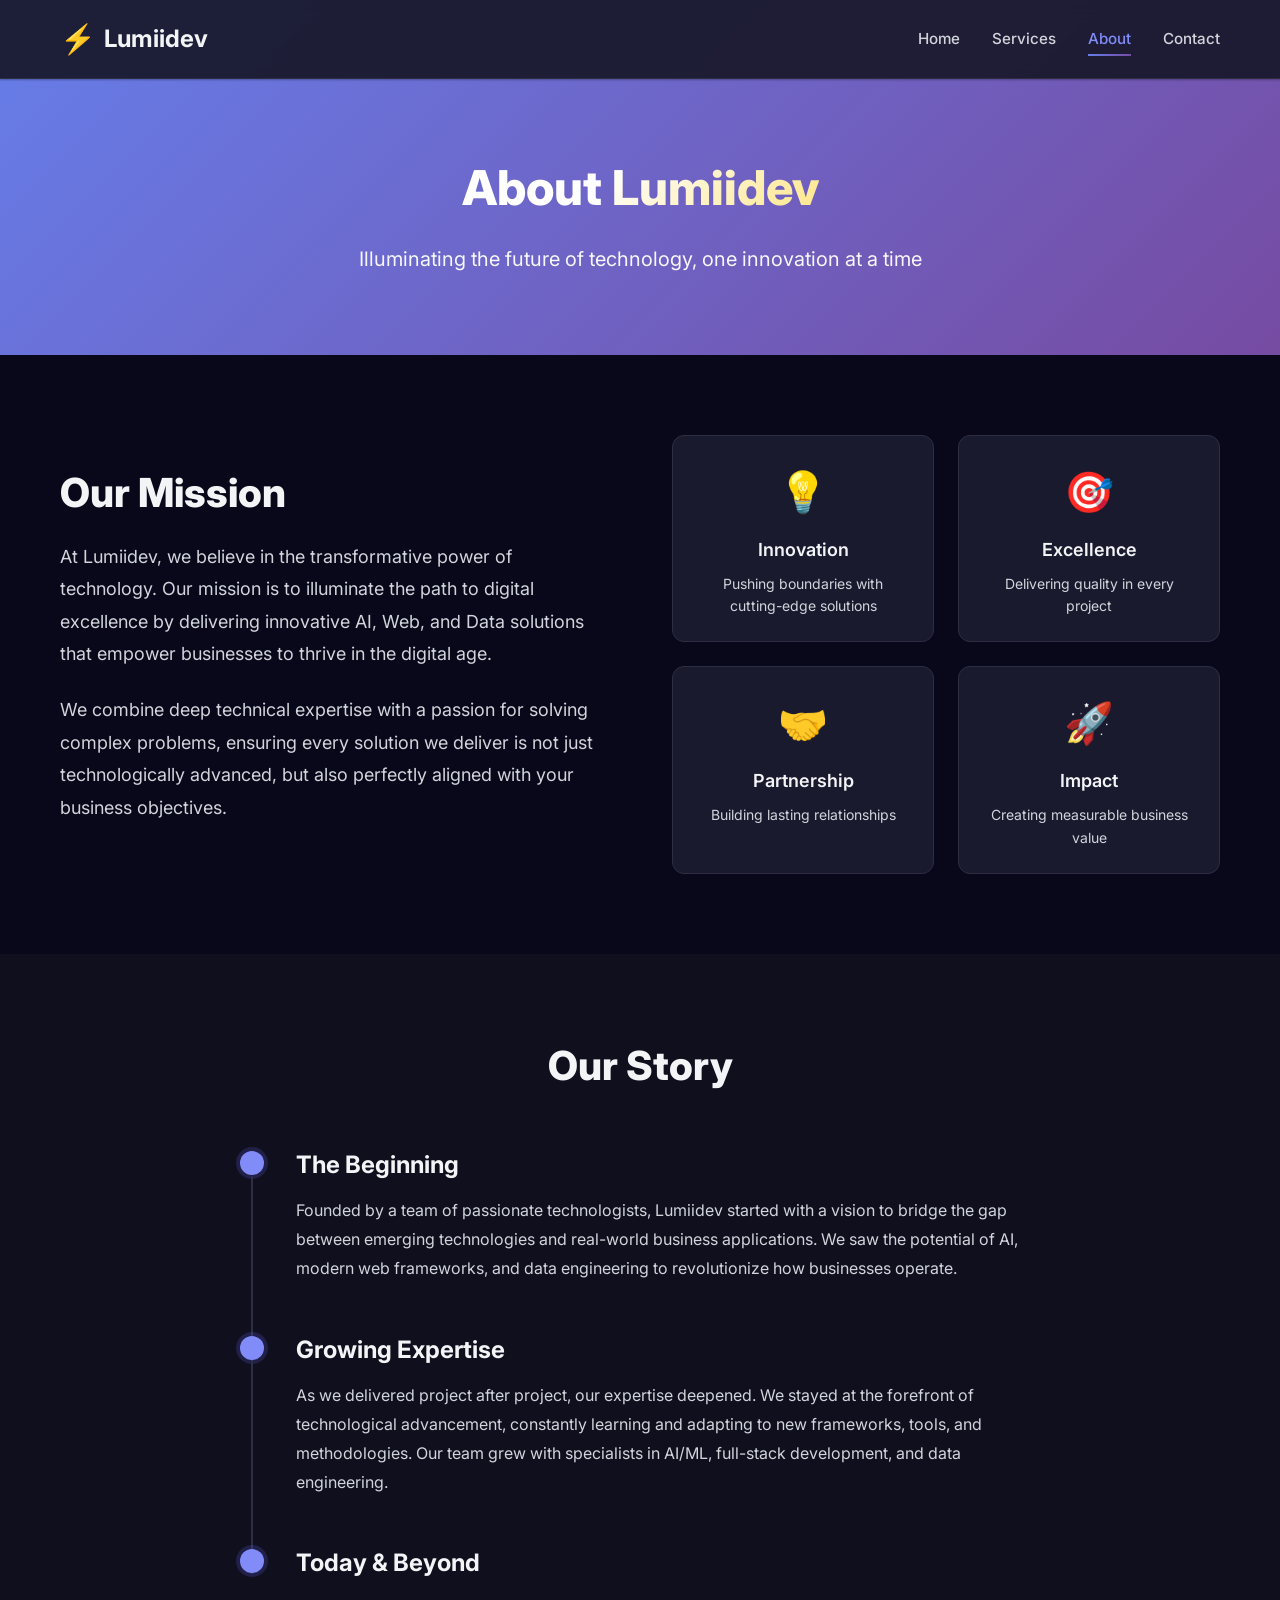
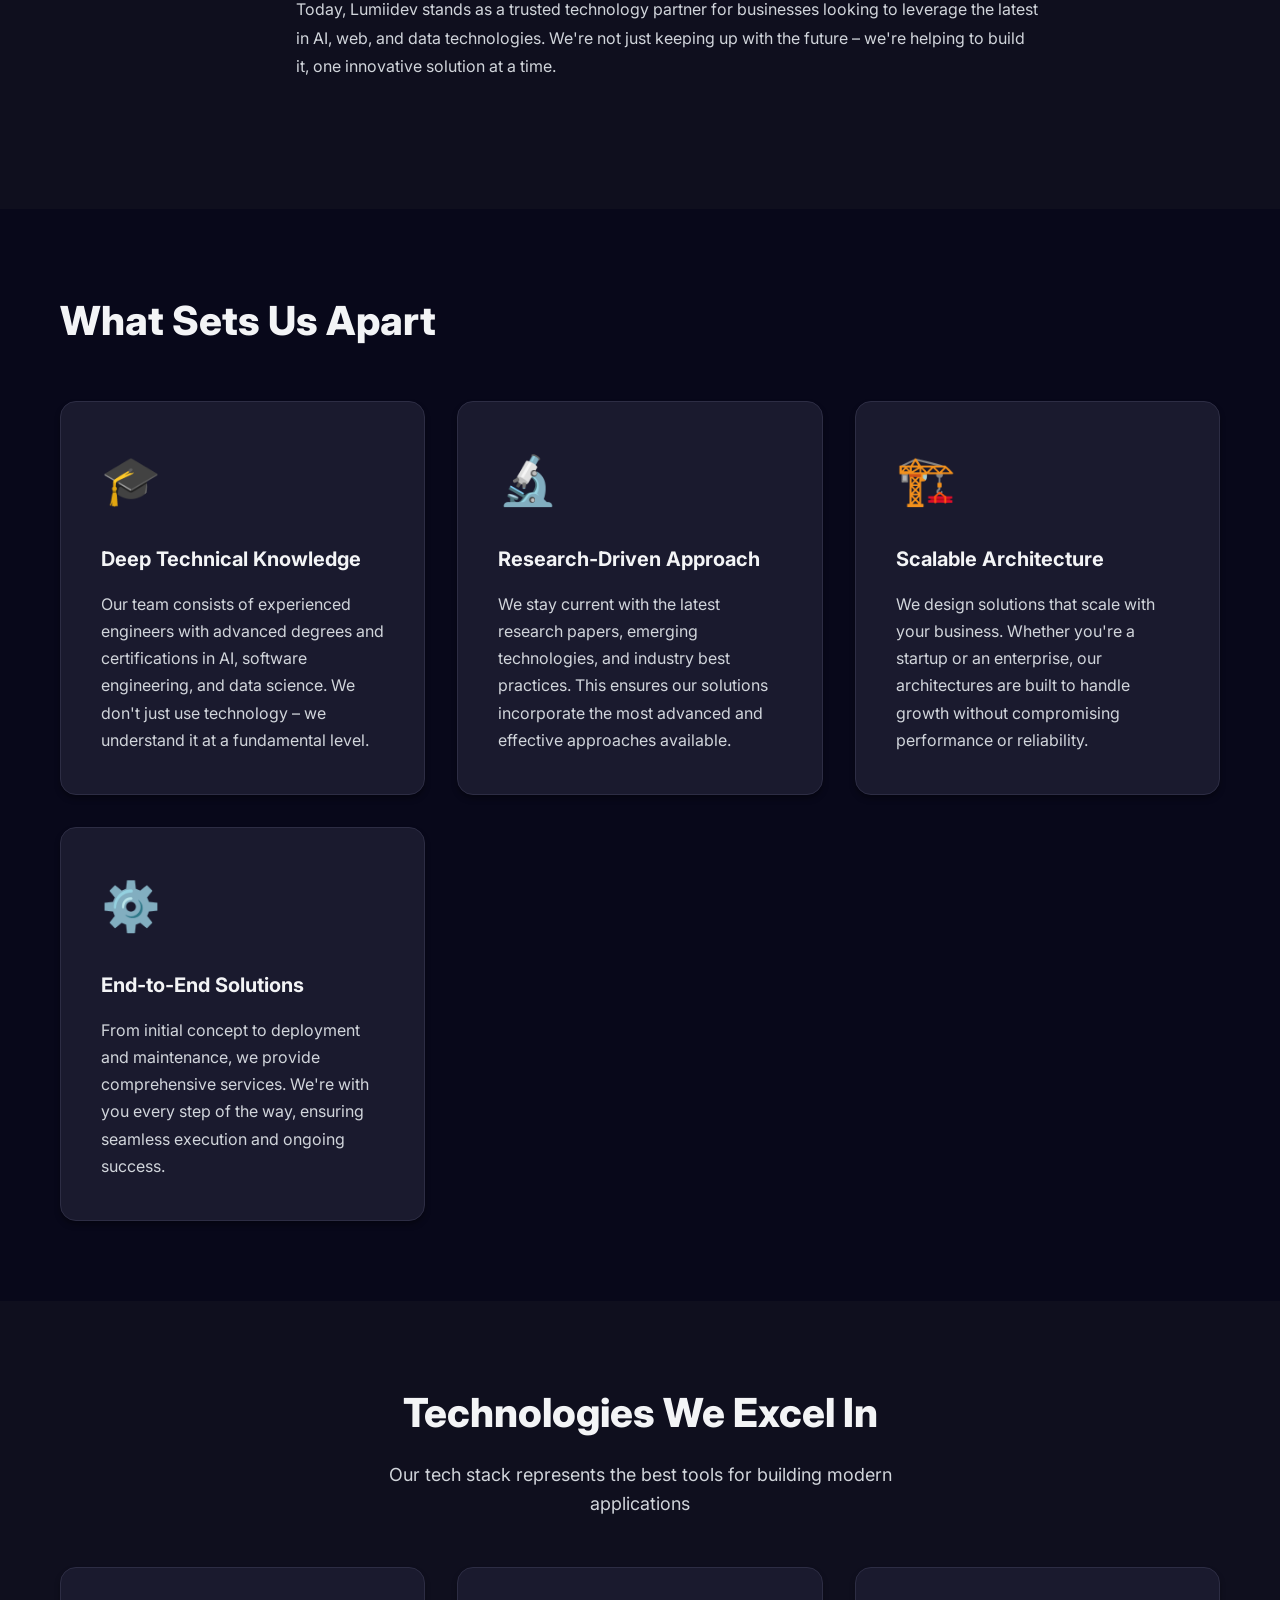
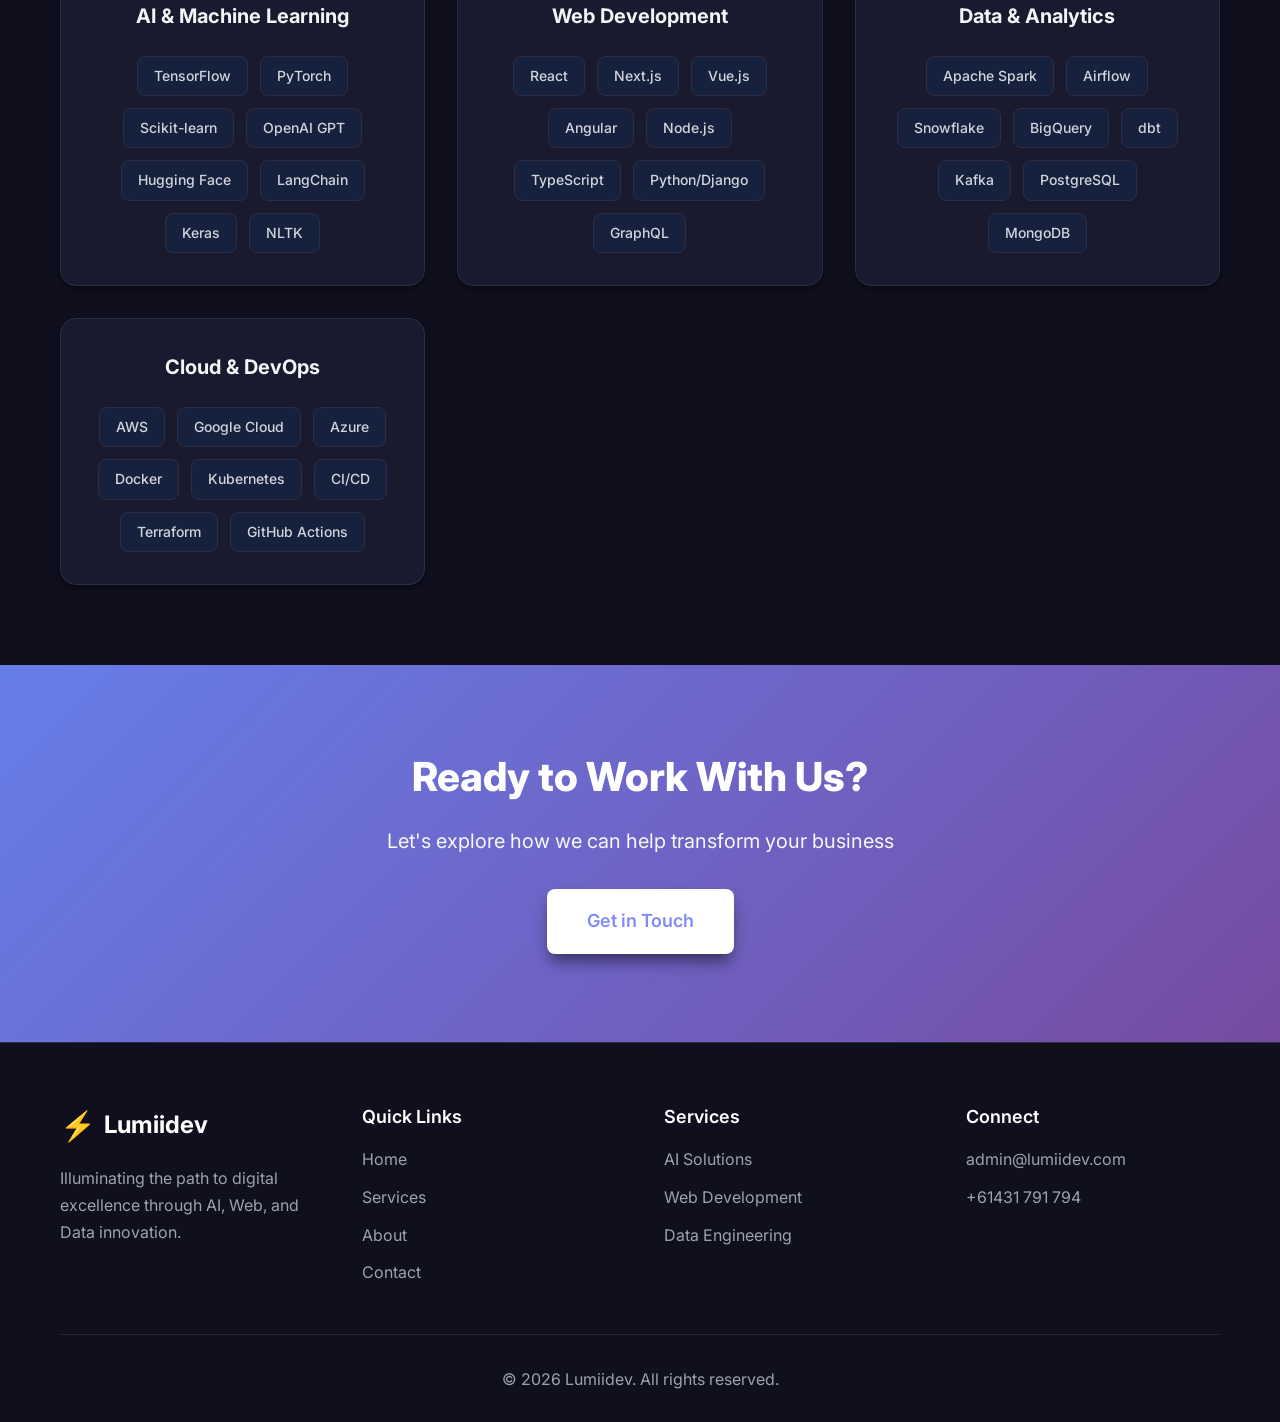
==== commit 0131391a: "Added favicon" ====
--- a/about.html
+++ b/about.html
@@ -4,6 +4,7 @@
     <meta charset="UTF-8">
     <meta name="viewport" content="width=device-width, initial-scale=1.0">
     <title>About Us - Lumiidev</title>
+    <link rel="icon" type="image/svg+xml" href="favicon.svg">
     <link rel="stylesheet" href="styles.css">
     <link rel="preconnect" href="https://fonts.googleapis.com">
     <link rel="preconnect" href="https://fonts.gstatic.com" crossorigin>
@@ -282,8 +283,8 @@
                 <div class="footer-section">
                     <h4 class="footer-title">Connect</h4>
                     <ul class="footer-links">
-                        <li><a href="mailto:hello@lumiidev.com">hello@lumiidev.com</a></li>
-                        <li><a href="tel:+1234567890">+1 (234) 567-890</a></li>
+                        <li><a href="mailto:admin@lumiidev.com">admin@lumiidev.com</a></li>
+                        <li><a href="tel:+61431791794">+61431 791 794</a></li>
                     </ul>
                 </div>
             </div>
